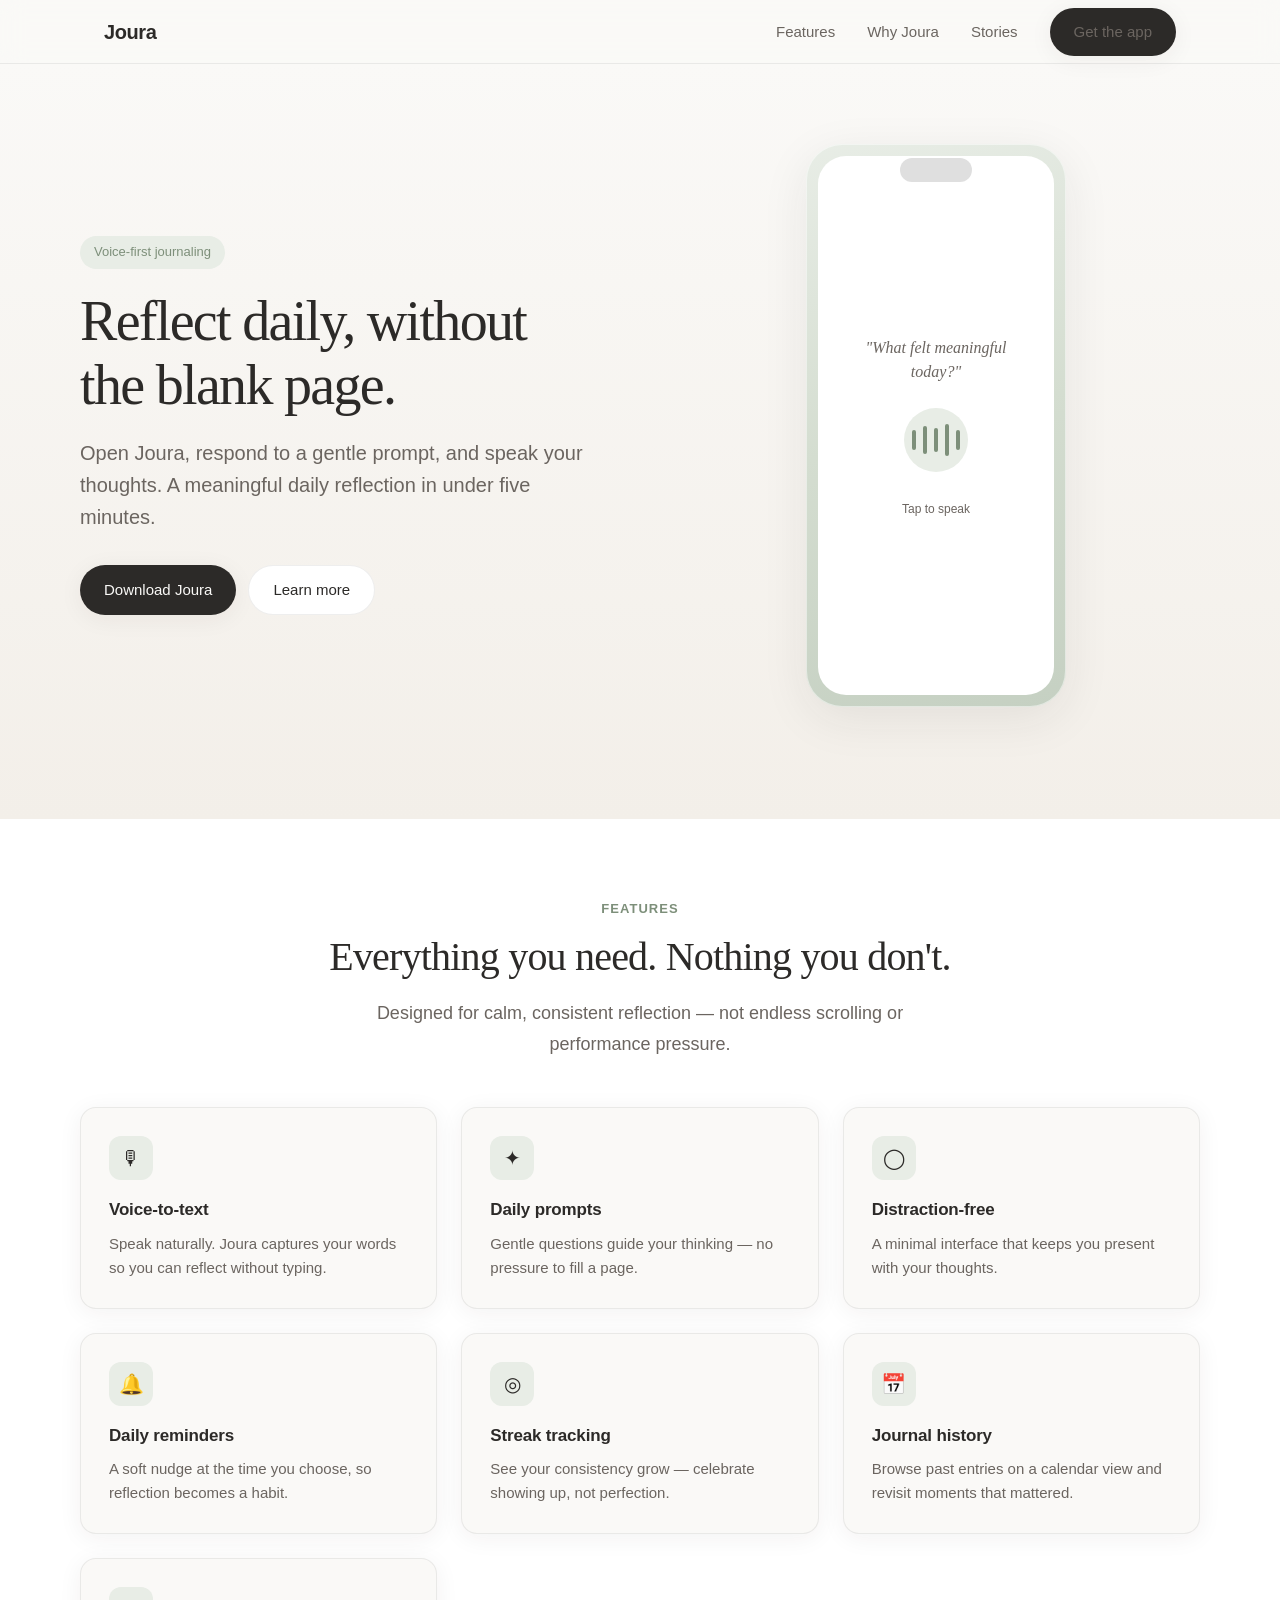
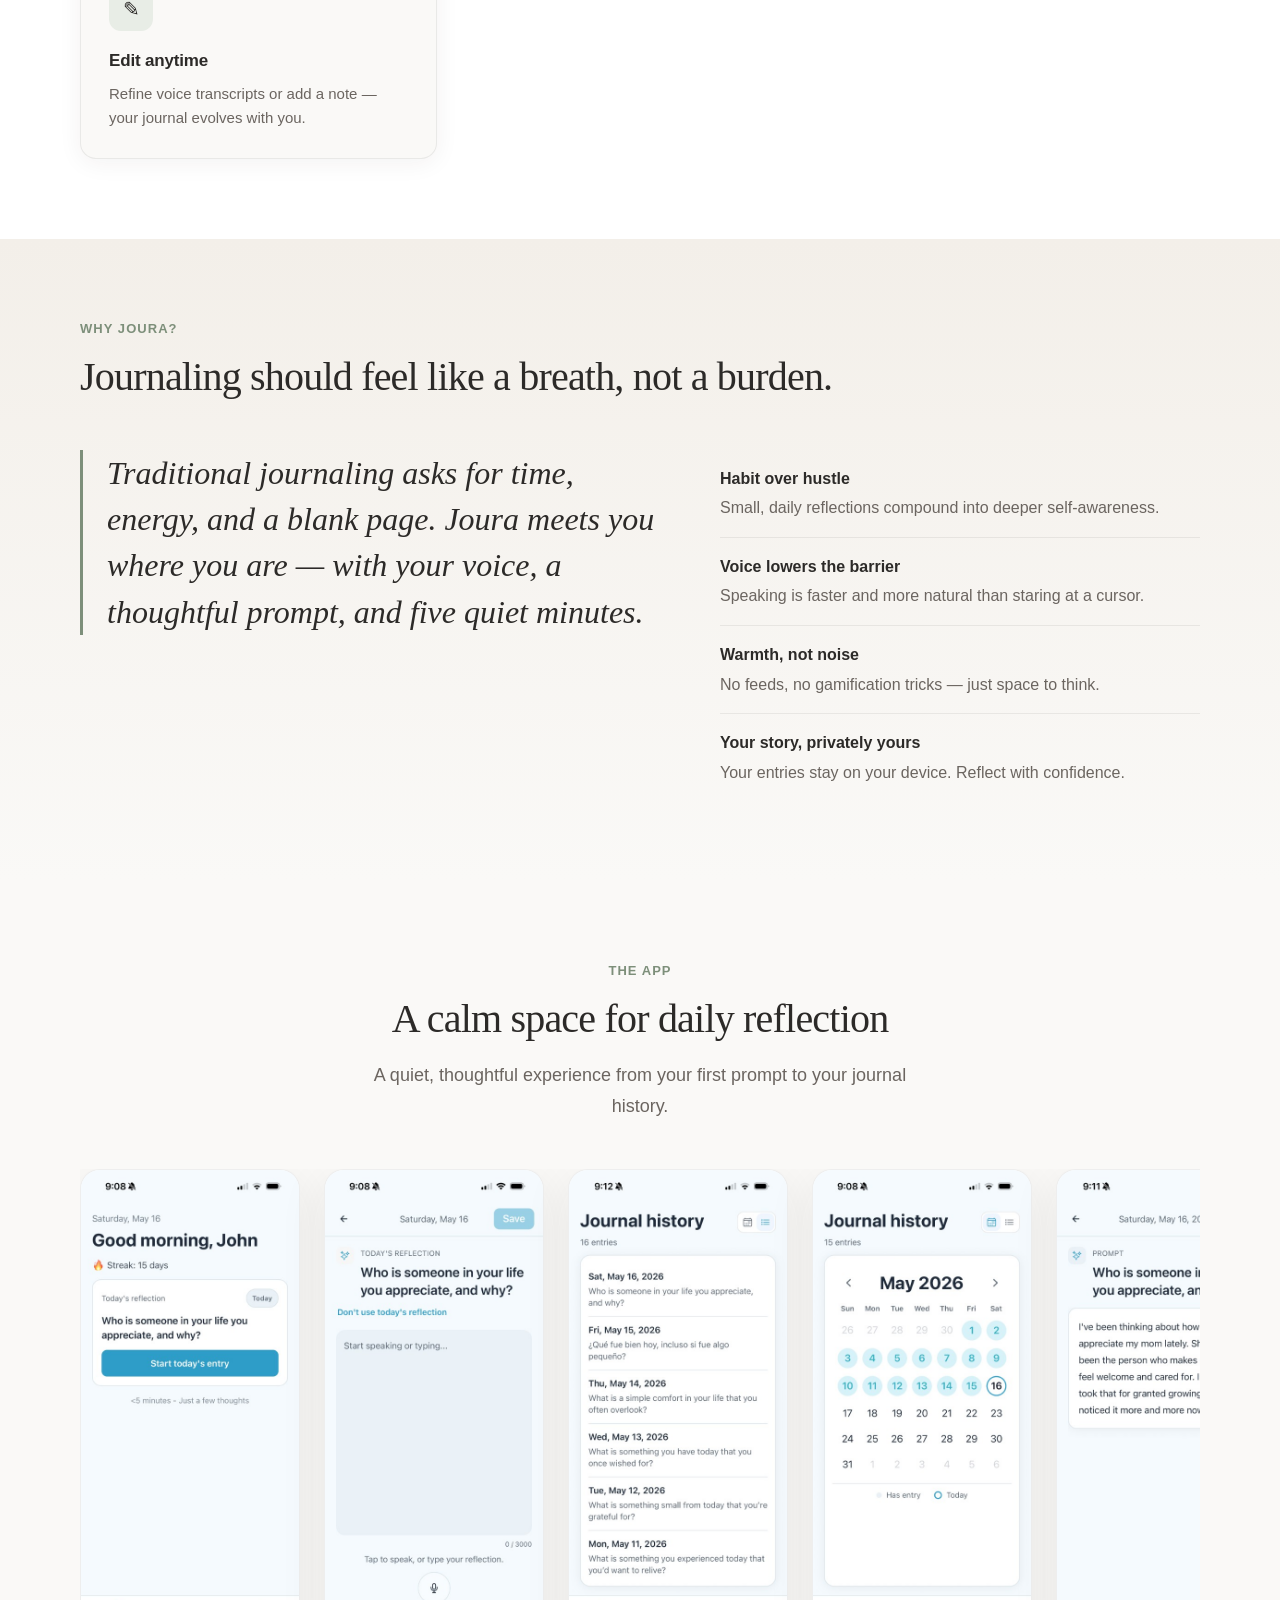
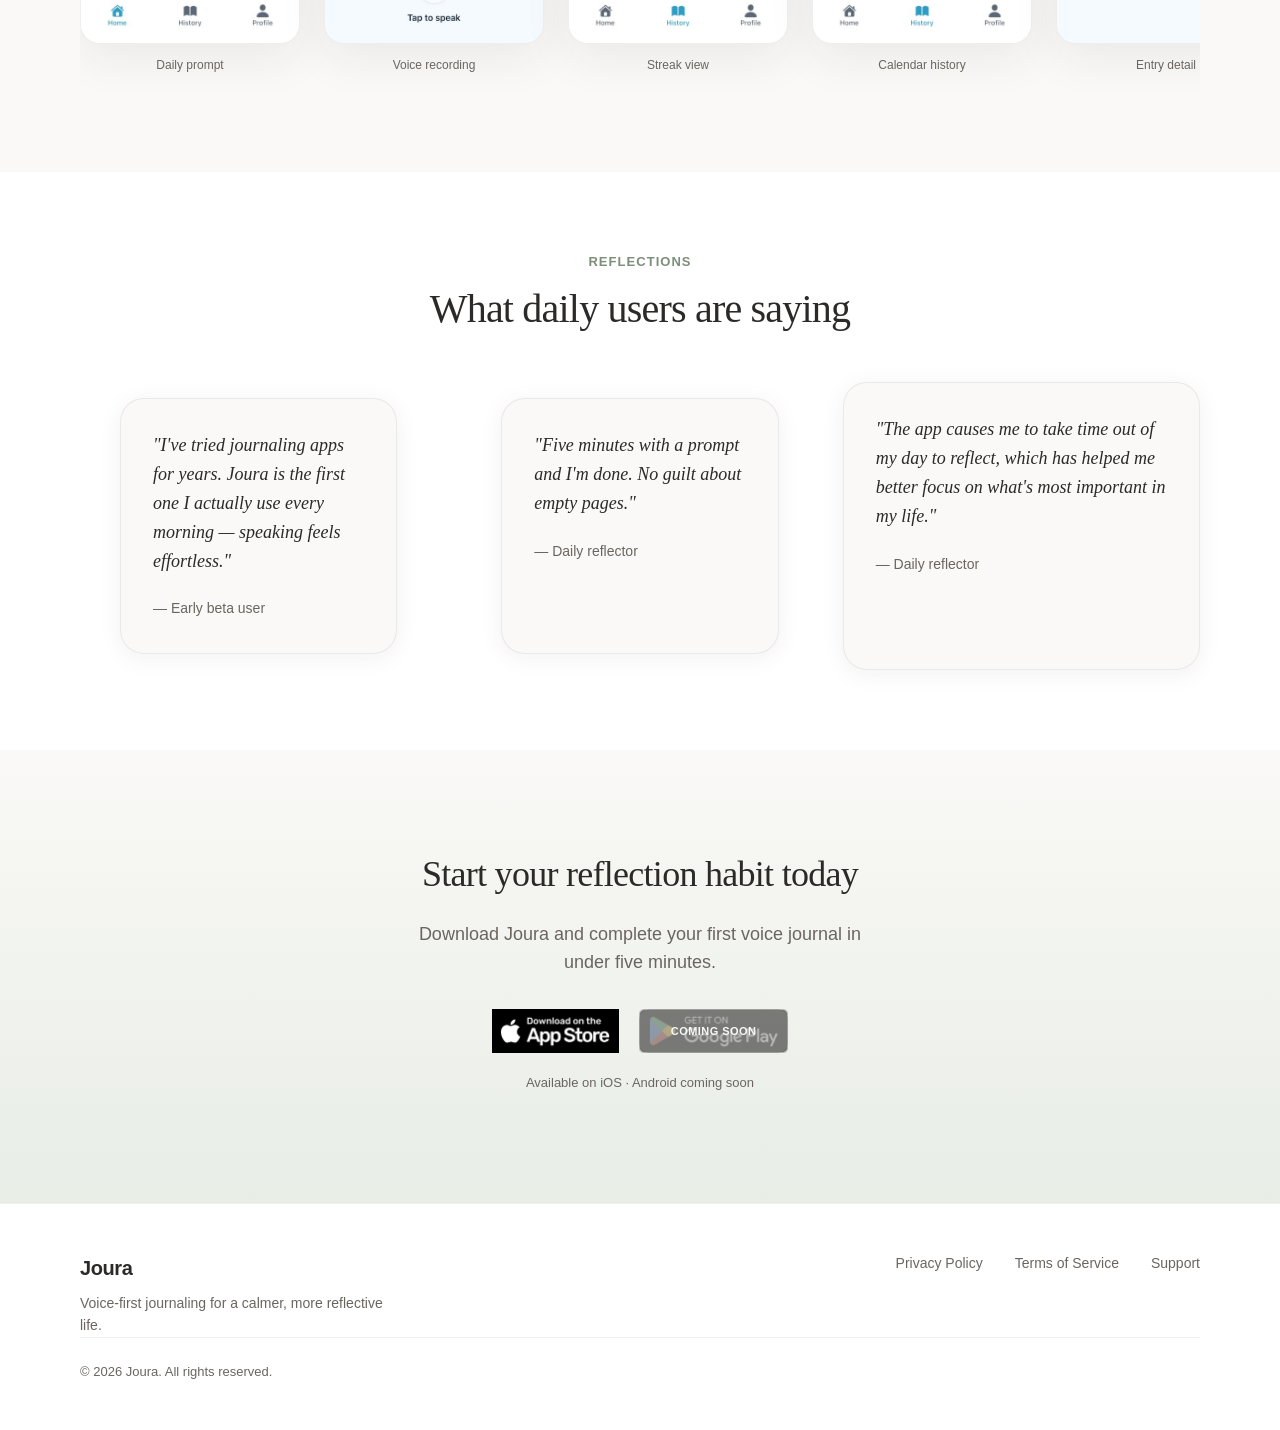
==== index.html @ fdea0037 "Website initial design" ====
<!DOCTYPE html>
<html lang="en">
<head>
  <meta charset="UTF-8">
  <meta name="viewport" content="width=device-width, initial-scale=1.0">
  <meta name="description" content="Joura is a voice-first journaling app that helps you build a daily habit of reflection in under five minutes.">
  <title>Joura — Voice-first journaling</title>
  <link rel="stylesheet" href="styles.css">
</head>
<body>
  <header class="site-header">
    <div class="site-header__inner">
      <a href="index.html" class="logo">Joura</a>
      <button class="nav-toggle" type="button" aria-expanded="false" aria-label="Open menu" aria-controls="site-nav">
        <svg viewBox="0 0 24 24" fill="none" stroke="currentColor" stroke-width="2" aria-hidden="true">
          <path d="M4 7h16M4 12h16M4 17h16"/>
        </svg>
      </button>
      <nav class="site-nav" id="site-nav" aria-label="Main">
        <a href="#features">Features</a>
        <a href="#philosophy">Why Joura</a>
        <a href="#testimonials">Stories</a>
        <a href="#download-stores" class="btn btn--primary js-scroll-download">Get the app</a>
      </nav>
    </div>
  </header>

  <main>
    <section class="hero" id="top">
      <div class="hero__inner">
        <div class="hero__content">
          <span class="hero__badge">Voice-first journaling</span>
          <h1 class="hero__title">Reflect daily, without the blank page.</h1>
          <p class="hero__subtitle">Open Joura, respond to a gentle prompt, and speak your thoughts. A meaningful daily reflection in under five minutes.</p>
          <div class="hero__actions">
            <a href="#download-stores" class="btn btn--primary js-scroll-download">Download Joura</a>
            <a href="#philosophy" class="btn btn--secondary">Learn more</a>
          </div>
        </div>
        <div class="hero__visual" aria-hidden="true">
          <div class="phone-mockup">
            <div class="phone-mockup__screen">
              <p class="phone-mockup__prompt">"What felt meaningful today?"</p>
              <div class="phone-mockup__wave">
                <span></span><span></span><span></span><span></span><span></span>
              </div>
              <p class="phone-mockup__hint">Tap to speak</p>
            </div>
          </div>
        </div>
      </div>
    </section>

    <section class="section features" id="features">
      <div class="container text-center">
        <span class="section-label">Features</span>
        <h2 class="section-title">Everything you need. Nothing you don't.</h2>
        <p class="section-lead">Designed for calm, consistent reflection — not endless scrolling or performance pressure.</p>
      </div>
      <div class="container">
        <div class="features__grid">
          <article class="feature-card">
            <div class="feature-card__icon" aria-hidden="true">🎙</div>
            <h3>Voice-to-text</h3>
            <p>Speak naturally. Joura captures your words so you can reflect without typing.</p>
          </article>
          <article class="feature-card">
            <div class="feature-card__icon" aria-hidden="true">✦</div>
            <h3>Daily prompts</h3>
            <p>Gentle questions guide your thinking — no pressure to fill a page.</p>
          </article>
          <article class="feature-card">
            <div class="feature-card__icon" aria-hidden="true">◯</div>
            <h3>Distraction-free</h3>
            <p>A minimal interface that keeps you present with your thoughts.</p>
          </article>
          <article class="feature-card">
            <div class="feature-card__icon" aria-hidden="true">🔔</div>
            <h3>Daily reminders</h3>
            <p>A soft nudge at the time you choose, so reflection becomes a habit.</p>
          </article>
          <article class="feature-card">
            <div class="feature-card__icon" aria-hidden="true">◎</div>
            <h3>Streak tracking</h3>
            <p>See your consistency grow — celebrate showing up, not perfection.</p>
          </article>
          <article class="feature-card">
            <div class="feature-card__icon" aria-hidden="true">📅</div>
            <h3>Journal history</h3>
            <p>Browse past entries on a calendar view and revisit moments that mattered.</p>
          </article>
          <article class="feature-card">
            <div class="feature-card__icon" aria-hidden="true">✎</div>
            <h3>Edit anytime</h3>
            <p>Refine voice transcripts or add a note — your journal evolves with you.</p>
          </article>
        </div>
      </div>
    </section>

    <section class="section philosophy" id="philosophy">
      <div class="container">
        <span class="section-label">Why Joura?</span>
        <h2 class="section-title">Journaling should feel like a breath, not a burden.</h2>
        <div class="philosophy__grid">
          <blockquote class="philosophy__quote">
            Traditional journaling asks for time, energy, and a blank page. Joura meets you where you are — with your voice, a thoughtful prompt, and five quiet minutes.
          </blockquote>
          <ul class="philosophy__points">
            <li>
              <strong>Habit over hustle</strong>
              Small, daily reflections compound into deeper self-awareness.
            </li>
            <li>
              <strong>Voice lowers the barrier</strong>
              Speaking is faster and more natural than staring at a cursor.
            </li>
            <li>
              <strong>Warmth, not noise</strong>
              No feeds, no gamification tricks — just space to think.
            </li>
            <li>
              <strong>Your story, privately yours</strong>
              Your entries stay on your device. Reflect with confidence.
            </li>
          </ul>
        </div>
      </div>
    </section>

    <section class="section screenshots" id="screenshots">
      <div class="container text-center">
        <span class="section-label">The app</span>
        <h2 class="section-title">A calm space for daily reflection</h2>
        <p class="section-lead">A quiet, thoughtful experience from your first prompt to your journal history.</p>
      </div>
      <div class="container">
        <div class="screenshots__row" role="list" aria-label="App screenshots">
          <figure class="screenshot-card" role="listitem">
            <img src="assets/screenshots/dailyPrompt.png" alt="Joura home screen with today's reflection prompt" width="472" height="1024" loading="lazy">
            <figcaption>Daily prompt</figcaption>
          </figure>
          <figure class="screenshot-card" role="listitem">
            <img src="assets/screenshots/voiceRecording.png" alt="Joura voice recording screen with microphone" width="472" height="1024" loading="lazy">
            <figcaption>Voice recording</figcaption>
          </figure>
          <figure class="screenshot-card" role="listitem">
            <img src="assets/screenshots/streakView.png" alt="Joura journal history list view" width="472" height="1024" loading="lazy">
            <figcaption>Streak view</figcaption>
          </figure>
          <figure class="screenshot-card" role="listitem">
            <img src="assets/screenshots/calendarHistory.png" alt="Joura calendar history with entries marked" width="472" height="1024" loading="lazy">
            <figcaption>Calendar history</figcaption>
          </figure>
          <figure class="screenshot-card" role="listitem">
            <img src="assets/screenshots/entryDetail.png" alt="Joura entry detail showing a completed reflection" width="472" height="1024" loading="lazy">
            <figcaption>Entry detail</figcaption>
          </figure>
        </div>
      </div>
    </section>

    <section class="section testimonials" id="testimonials">
      <div class="container text-center">
        <span class="section-label">Reflections</span>
        <h2 class="section-title">What daily users are saying</h2>
      </div>
      <div class="container">
        <div class="testimonials__grid">
          <figure class="quote-card">
            <blockquote>"I've tried journaling apps for years. Joura is the first one I actually use every morning — speaking feels effortless."</blockquote>
            <cite>— Early beta user</cite>
          </figure>
          <figure class="quote-card">
            <blockquote>"Five minutes with a prompt and I'm done. No guilt about empty pages."</blockquote>
            <cite>— Daily reflector</cite>
          </figure>
          <figure class="quote-card">
            <blockquote>"The app causes me to take time out of my day to reflect, which has helped me better focus on what's most important in my life."</blockquote>
            <cite>— Daily reflector</cite>
          </figure>
        </div>
      </div>
    </section>

    <section class="cta" id="download">
      <div class="container">
        <h2 class="cta__title">Start your reflection habit today</h2>
        <p class="cta__text">Download Joura and complete your first voice journal in under five minutes.</p>
        <div class="store-badges" id="download-stores">
          <a
            class="store-badge store-badge--apple"
            href="https://apps.apple.com/app/joura/id0000000000"
            target="_blank"
            rel="noopener noreferrer"
            data-app-store
          >
            <img
              src="assets/app-store-badge.png"
              alt="Download on the App Store"
              width="240"
              height="83"
            >
          </a>
          <div class="store-badge store-badge--google store-badge--soon" aria-label="Google Play — Coming soon">
            <img
              src="assets/google-play-badge.png"
              alt=""
              width="300"
              height="89"
              aria-hidden="true"
            >
            <span class="store-badge__soon">Coming soon</span>
          </div>
        </div>
        <p class="cta__note">Available on iOS · Android coming soon</p>
      </div>
    </section>
  </main>

  <footer class="site-footer">
    <div class="site-footer__inner">
      <div class="site-footer__brand">
        <a href="index.html" class="logo">Joura</a>
        <p class="site-footer__tagline">Voice-first journaling for a calmer, more reflective life.</p>
      </div>
      <nav class="site-footer__links" aria-label="Footer">
        <a href="privacy.html">Privacy Policy</a>
        <a href="terms.html">Terms of Service</a>
        <a href="support.html">Support</a>
      </nav>
    </div>
    <div class="container">
      <p class="site-footer__copy">&copy; 2026 Joura. All rights reserved.</p>
    </div>
  </footer>

  <script src="main.js"></script>
</body>
</html>
---- styles.css ----
/* Joura — calm, minimal landing page */

:root {
  --bg: #faf9f7;
  --bg-elevated: #ffffff;
  --text: #2c2a28;
  --text-muted: #6b6560;
  --accent: #7d8f7a;
  --accent-soft: #e8ede6;
  --earth: #a89585;
  --earth-light: #f3efe9;
  --border: rgba(44, 42, 40, 0.08);
  --shadow: 0 4px 24px rgba(44, 42, 40, 0.06);
  --shadow-lg: 0 12px 48px rgba(44, 42, 40, 0.08);
  --radius: 16px;
  --radius-lg: 24px;
  --font: -apple-system, BlinkMacSystemFont, "Segoe UI", Roboto, "Helvetica Neue", Arial, sans-serif;
  --font-display: "Georgia", "Times New Roman", serif;
  --max-width: 1120px;
  --header-height: 64px;
}

*,
*::before,
*::after {
  box-sizing: border-box;
}

html {
  scroll-behavior: smooth;
}

body {
  margin: 0;
  font-family: var(--font);
  font-size: 1rem;
  line-height: 1.6;
  color: var(--text);
  background: var(--bg);
  -webkit-font-smoothing: antialiased;
}

img {
  max-width: 100%;
  height: auto;
  display: block;
}

a {
  color: var(--accent);
  text-decoration: none;
  transition: color 0.2s ease;
}

a:hover {
  color: #5f6f5c;
}

/* Header */

.site-header {
  position: sticky;
  top: 0;
  z-index: 100;
  height: var(--header-height);
  background: rgba(250, 249, 247, 0.85);
  backdrop-filter: blur(12px);
  -webkit-backdrop-filter: blur(12px);
  border-bottom: 1px solid var(--border);
}

.site-header__inner {
  max-width: var(--max-width);
  margin: 0 auto;
  padding: 0 1.5rem;
  height: 100%;
  display: flex;
  align-items: center;
  justify-content: space-between;
}

.logo {
  font-size: 1.25rem;
  font-weight: 600;
  letter-spacing: -0.02em;
  color: var(--text);
}

.logo:hover {
  color: var(--text);
}

.nav-toggle {
  display: none;
  background: none;
  border: none;
  padding: 0.5rem;
  cursor: pointer;
  color: var(--text);
}

.nav-toggle svg {
  width: 24px;
  height: 24px;
}

.site-nav {
  display: flex;
  align-items: center;
  gap: 2rem;
}

.site-nav a {
  font-size: 0.9375rem;
  color: var(--text-muted);
}

.site-nav a:hover {
  color: var(--text);
}

.btn {
  display: inline-flex;
  align-items: center;
  justify-content: center;
  padding: 0.75rem 1.5rem;
  font-size: 0.9375rem;
  font-weight: 500;
  font-family: inherit;
  border-radius: 999px;
  border: none;
  cursor: pointer;
  transition: transform 0.2s ease, box-shadow 0.2s ease, background 0.2s ease;
}

.btn:active {
  transform: scale(0.98);
}

.btn--primary {
  background: var(--text);
  color: var(--bg);
  box-shadow: var(--shadow);
}

.btn--primary:hover {
  background: #3d3a37;
  color: var(--bg);
  box-shadow: var(--shadow-lg);
}

.btn--secondary {
  background: var(--bg-elevated);
  color: var(--text);
  border: 1px solid var(--border);
}

.btn--secondary:hover {
  background: var(--earth-light);
  color: var(--text);
}

/* Layout */

.section {
  padding: 5rem 1.5rem;
}

.section--tight {
  padding-top: 3rem;
  padding-bottom: 3rem;
}

.container {
  max-width: var(--max-width);
  margin: 0 auto;
}

.section-label {
  display: block;
  font-size: 0.8125rem;
  font-weight: 600;
  letter-spacing: 0.08em;
  text-transform: uppercase;
  color: var(--accent);
  margin-bottom: 0.75rem;
}

.section-title {
  font-family: var(--font-display);
  font-size: clamp(1.75rem, 4vw, 2.5rem);
  font-weight: 400;
  line-height: 1.25;
  letter-spacing: -0.02em;
  margin: 0 0 1rem;
  color: var(--text);
}

.section-lead {
  font-size: 1.125rem;
  color: var(--text-muted);
  max-width: 36rem;
  margin: 0;
  line-height: 1.7;
}

.text-center {
  text-align: center;
}

.text-center .section-lead {
  margin-left: auto;
  margin-right: auto;
}

/* Hero */

.hero {
  padding: 4rem 1.5rem 6rem;
  background: linear-gradient(180deg, var(--bg) 0%, var(--earth-light) 100%);
}

.hero__inner {
  max-width: var(--max-width);
  margin: 0 auto;
  display: grid;
  gap: 3rem;
  align-items: center;
}

.hero__content {
  max-width: 32rem;
}

.hero__badge {
  display: inline-block;
  font-size: 0.8125rem;
  font-weight: 500;
  color: var(--accent);
  background: var(--accent-soft);
  padding: 0.375rem 0.875rem;
  border-radius: 999px;
  margin-bottom: 1.25rem;
}

.hero__title {
  font-family: var(--font-display);
  font-size: clamp(2.25rem, 6vw, 3.5rem);
  font-weight: 400;
  line-height: 1.15;
  letter-spacing: -0.03em;
  margin: 0 0 1.25rem;
  color: var(--text);
}

.hero__subtitle {
  font-size: 1.25rem;
  line-height: 1.6;
  color: var(--text-muted);
  margin: 0 0 2rem;
}

.hero__actions {
  display: flex;
  flex-wrap: wrap;
  gap: 0.75rem;
}

.hero__visual {
  display: flex;
  justify-content: center;
}

.phone-mockup {
  width: 260px;
  aspect-ratio: 9 / 19.5;
  background: linear-gradient(165deg, #e8ede6 0%, #d4ddd0 50%, #c5d0c2 100%);
  border-radius: 36px;
  box-shadow: var(--shadow-lg), inset 0 0 0 1px rgba(255, 255, 255, 0.5);
  padding: 12px;
  position: relative;
}

.phone-mockup::before {
  content: "";
  position: absolute;
  top: 14px;
  left: 50%;
  transform: translateX(-50%);
  width: 72px;
  height: 24px;
  background: var(--text);
  border-radius: 12px;
  opacity: 0.15;
}

.phone-mockup__screen {
  width: 100%;
  height: 100%;
  background: var(--bg-elevated);
  border-radius: 28px;
  display: flex;
  flex-direction: column;
  align-items: center;
  justify-content: center;
  padding: 2rem 1.5rem;
  text-align: center;
}

.phone-mockup__prompt {
  font-family: var(--font-display);
  font-size: 1rem;
  font-style: italic;
  color: var(--text-muted);
  margin-bottom: 1.5rem;
  line-height: 1.5;
}

.phone-mockup__wave {
  width: 64px;
  height: 64px;
  border-radius: 50%;
  background: var(--accent-soft);
  display: flex;
  align-items: center;
  justify-content: center;
  gap: 3px;
  margin-bottom: 1rem;
}

.phone-mockup__wave span {
  display: block;
  width: 4px;
  height: 20px;
  background: var(--accent);
  border-radius: 2px;
  margin: 0 2px;
  animation: pulse 1.2s ease-in-out infinite;
}

.phone-mockup__wave span:nth-child(2) { animation-delay: 0.15s; height: 28px; }
.phone-mockup__wave span:nth-child(3) { animation-delay: 0.3s; height: 24px; }
.phone-mockup__wave span:nth-child(4) { animation-delay: 0.45s; height: 32px; }
.phone-mockup__wave span:nth-child(5) { animation-delay: 0.6s; height: 20px; }

@keyframes pulse {
  0%, 100% { transform: scaleY(0.6); opacity: 0.6; }
  50% { transform: scaleY(1); opacity: 1; }
}

.phone-mockup__hint {
  font-size: 0.75rem;
  color: var(--text-muted);
}

/* Features */

.features {
  background: var(--bg-elevated);
}

.features__grid {
  display: grid;
  gap: 1.5rem;
  margin-top: 3rem;
}

.feature-card {
  background: var(--bg);
  border: 1px solid var(--border);
  border-radius: var(--radius);
  padding: 1.75rem;
  box-shadow: var(--shadow);
  transition: box-shadow 0.2s ease, transform 0.2s ease;
}

.feature-card:hover {
  box-shadow: var(--shadow-lg);
  transform: translateY(-2px);
}

.feature-card__icon {
  width: 44px;
  height: 44px;
  border-radius: 12px;
  background: var(--accent-soft);
  display: flex;
  align-items: center;
  justify-content: center;
  font-size: 1.25rem;
  margin-bottom: 1rem;
}

.feature-card h3 {
  font-size: 1.0625rem;
  font-weight: 600;
  margin: 0 0 0.5rem;
  letter-spacing: -0.01em;
}

.feature-card p {
  font-size: 0.9375rem;
  color: var(--text-muted);
  margin: 0;
  line-height: 1.6;
}

/* Philosophy */

.philosophy {
  background: linear-gradient(180deg, var(--earth-light) 0%, var(--bg) 100%);
}

.philosophy__grid {
  display: grid;
  gap: 2.5rem;
  margin-top: 3rem;
  align-items: start;
}

.philosophy__quote {
  font-family: var(--font-display);
  font-size: clamp(1.5rem, 3vw, 2rem);
  font-style: italic;
  line-height: 1.45;
  color: var(--text);
  margin: 0;
  padding-left: 1.5rem;
  border-left: 3px solid var(--accent);
}

.philosophy__points {
  list-style: none;
  padding: 0;
  margin: 0;
}

.philosophy__points li {
  padding: 1rem 0;
  border-bottom: 1px solid var(--border);
  font-size: 1rem;
  color: var(--text-muted);
}

.philosophy__points li:last-child {
  border-bottom: none;
}

.philosophy__points strong {
  display: block;
  color: var(--text);
  font-weight: 600;
  margin-bottom: 0.25rem;
}

/* Screenshots */

.screenshots__row {
  display: flex;
  gap: 1.5rem;
  margin-top: 3rem;
  overflow-x: auto;
  padding-bottom: 1rem;
  scroll-snap-type: x mandatory;
  -webkit-overflow-scrolling: touch;
}

.screenshot-card {
  flex: 0 0 200px;
  scroll-snap-align: center;
  margin: 0;
  display: flex;
  flex-direction: column;
  align-items: center;
  gap: 0.75rem;
}

.screenshot-card img {
  width: 200px;
  height: auto;
  border-radius: 20px;
  box-shadow: var(--shadow-lg);
  border: 1px solid var(--border);
  background: var(--bg-elevated);
}

.screenshot-card figcaption {
  font-size: 0.75rem;
  font-weight: 500;
  color: var(--text-muted);
  text-align: center;
}

@media (min-width: 768px) {
  .screenshot-card {
    flex: 0 0 220px;
  }

  .screenshot-card img {
    width: 220px;
  }
}

/* Testimonials */

.testimonials {
  background: var(--bg-elevated);
}

.testimonials__grid {
  display: grid;
  gap: 1.5rem;
  margin-top: 3rem;
}

.quote-card {
  background: var(--bg);
  border-radius: var(--radius-lg);
  padding: 2rem;
  border: 1px solid var(--border);
  box-shadow: var(--shadow);
}

.quote-card blockquote {
  font-family: var(--font-display);
  font-size: 1.125rem;
  font-style: italic;
  line-height: 1.6;
  margin: 0 0 1.25rem;
  color: var(--text);
}

.quote-card cite {
  font-size: 0.875rem;
  font-style: normal;
  color: var(--text-muted);
}

/* CTA */

.cta {
  text-align: center;
  padding: 6rem 1.5rem;
  background: linear-gradient(180deg, var(--bg) 0%, var(--accent-soft) 100%);
  scroll-margin-top: var(--header-height);
}

#download-stores {
  scroll-margin-top: calc(var(--header-height) + 1rem);
}

.store-badges {
  display: flex;
  flex-wrap: wrap;
  align-items: center;
  justify-content: center;
  gap: 1rem 1.25rem;
  margin: 0 auto;
}

.store-badge {
  display: block;
  line-height: 0;
  border-radius: 10px;
  transition: transform 0.2s ease, opacity 0.2s ease;
}

.store-badge:hover {
  transform: scale(1.03);
}

.store-badge--apple img {
  height: 44px;
  width: auto;
  display: block;
}

/* Google badge has more pixels; can scale slightly larger while staying sharp */
.store-badge--google img {
  height: 44px;
  width: auto;
  display: block;
}

.store-badge--soon {
  position: relative;
  cursor: not-allowed;
  opacity: 0.55;
}

.store-badge--soon:hover {
  transform: none;
}

.store-badge--soon img {
  filter: grayscale(0.35);
}

.store-badge__soon {
  position: absolute;
  inset: 0;
  display: flex;
  align-items: center;
  justify-content: center;
  font-size: 0.6875rem;
  font-weight: 600;
  letter-spacing: 0.04em;
  text-transform: uppercase;
  color: #fff;
  background: rgba(44, 42, 40, 0.55);
  border-radius: 10px;
}

.cta__title {
  font-family: var(--font-display);
  font-size: clamp(1.75rem, 4vw, 2.25rem);
  font-weight: 400;
  margin: 0 0 1rem;
  letter-spacing: -0.02em;
}

.cta__text {
  font-size: 1.125rem;
  color: var(--text-muted);
  max-width: 28rem;
  margin: 0 auto 2rem;
  line-height: 1.6;
}

.cta__note {
  font-size: 0.8125rem;
  color: var(--text-muted);
  margin-top: 1.25rem;
}

/* Footer */

.site-footer {
  padding: 3rem 1.5rem;
  border-top: 1px solid var(--border);
  background: var(--bg-elevated);
}

.site-footer__inner {
  max-width: var(--max-width);
  margin: 0 auto;
  display: flex;
  flex-direction: column;
  gap: 2rem;
}

.site-footer__brand .logo {
  margin-bottom: 0.5rem;
  display: inline-block;
}

.site-footer__tagline {
  font-size: 0.875rem;
  color: var(--text-muted);
  margin: 0;
  max-width: 20rem;
}

.site-footer__links {
  display: flex;
  flex-wrap: wrap;
  gap: 1.5rem 2rem;
}

.site-footer__links a {
  font-size: 0.875rem;
  color: var(--text-muted);
}

.site-footer__links a:hover {
  color: var(--text);
}

.site-footer__copy {
  font-size: 0.8125rem;
  color: var(--text-muted);
  margin: 0;
  padding-top: 1.5rem;
  border-top: 1px solid var(--border);
}

/* Legal / Support pages */

.page-legal {
  padding: 3rem 1.5rem 5rem;
  min-height: calc(100vh - var(--header-height));
}

.page-legal .container {
  max-width: 40rem;
}

.page-legal h1 {
  font-family: var(--font-display);
  font-size: 2rem;
  font-weight: 400;
  margin: 0 0 0.5rem;
  letter-spacing: -0.02em;
}

.page-legal .updated {
  font-size: 0.875rem;
  color: var(--text-muted);
  margin-bottom: 2.5rem;
}

.page-legal h2 {
  font-size: 1.125rem;
  font-weight: 600;
  margin: 2rem 0 0.75rem;
}

.page-legal p,
.page-legal li {
  color: var(--text-muted);
  line-height: 1.7;
}

.page-legal ul {
  padding-left: 1.25rem;
}

.page-legal a {
  word-break: break-word;
}

.support-card {
  background: var(--bg-elevated);
  border: 1px solid var(--border);
  border-radius: var(--radius);
  padding: 1.75rem;
  margin-top: 2rem;
  box-shadow: var(--shadow);
}

.support-card h2 {
  margin-top: 0;
}

.support-card p:last-child {
  margin-bottom: 0;
}

/* Responsive */

@media (min-width: 640px) {
  .features__grid {
    grid-template-columns: repeat(2, 1fr);
  }

  .testimonials__grid {
    grid-template-columns: repeat(2, 1fr);
  }

  .testimonials__grid .quote-card:last-child {
    grid-column: 1 / -1;
    max-width: 32rem;
    margin: 0 auto;
    width: 100%;
  }
}

@media (min-width: 768px) {
  .hero__inner {
    grid-template-columns: 1fr 1fr;
    gap: 4rem;
  }

  .hero {
    padding: 5rem 1.5rem 7rem;
  }

  .philosophy__grid {
    grid-template-columns: 1.2fr 1fr;
    gap: 4rem;
  }

  .features__grid {
    grid-template-columns: repeat(3, 1fr);
  }

  .site-footer__inner {
    flex-direction: row;
    justify-content: space-between;
    align-items: flex-start;
  }
}

@media (min-width: 1024px) {
  .testimonials__grid {
    grid-template-columns: repeat(3, 1fr);
  }

  .testimonials__grid .quote-card:last-child {
    grid-column: auto;
    max-width: none;
    margin: 0;
  }
}

/* Simple header (legal / support pages) */

.site-header--simple .nav-toggle {
  display: none;
}

.site-nav--inline {
  position: static;
  transform: none;
  opacity: 1;
  visibility: visible;
  flex-direction: row;
  padding: 0;
  border: none;
  box-shadow: none;
  background: transparent;
  gap: 1.5rem;
}

.site-nav--inline a {
  border: none;
  padding: 0;
  background: none !important;
  color: var(--text-muted);
  border-radius: 0;
}

.site-nav--inline a:hover {
  color: var(--text);
}

@media (max-width: 767px) {
  .nav-toggle {
    display: flex;
  }

  .site-header--simple .site-nav--inline {
    display: flex;
  }

  .site-nav:not(.site-nav--inline) {
    position: fixed;
    top: var(--header-height);
    left: 0;
    right: 0;
    background: var(--bg-elevated);
    flex-direction: column;
    align-items: stretch;
    padding: 1rem 1.5rem 1.5rem;
    gap: 0;
    border-bottom: 1px solid var(--border);
    box-shadow: var(--shadow-lg);
    transform: translateY(-100%);
    opacity: 0;
    visibility: hidden;
    transition: transform 0.25s ease, opacity 0.25s ease, visibility 0.25s;
  }

  .site-nav:not(.site-nav--inline).is-open {
    transform: translateY(0);
    opacity: 1;
    visibility: visible;
  }

  .site-nav:not(.site-nav--inline) a {
    padding: 0.875rem 0;
    border-bottom: 1px solid var(--border);
  }

  .site-nav:not(.site-nav--inline) a:last-child {
    border-bottom: none;
    margin-top: 0.5rem;
    text-align: center;
    background: var(--text);
    color: var(--bg);
    border-radius: 999px;
    padding: 0.75rem;
  }

  .site-nav:not(.site-nav--inline) a:last-child:hover {
    color: var(--bg);
    background: #3d3a37;
  }

  .site-header .btn--primary {
    display: none;
  }
}
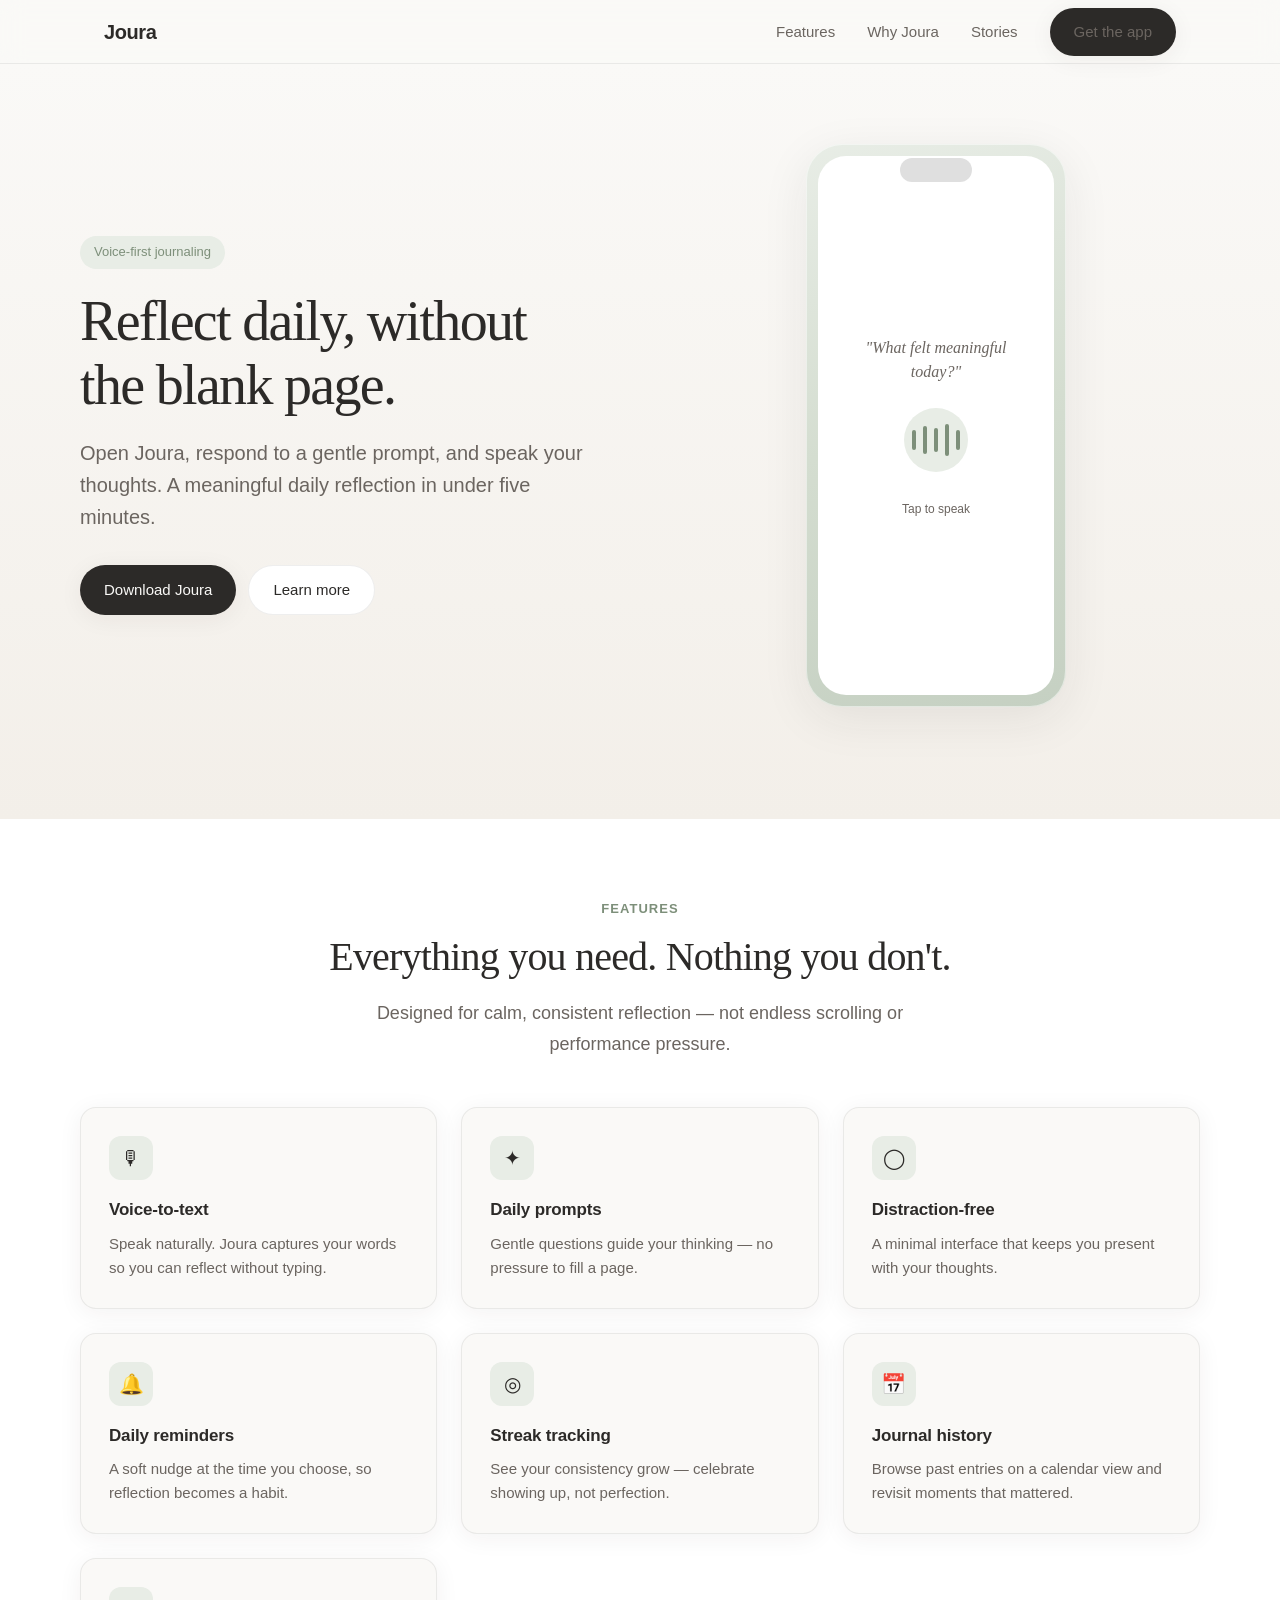
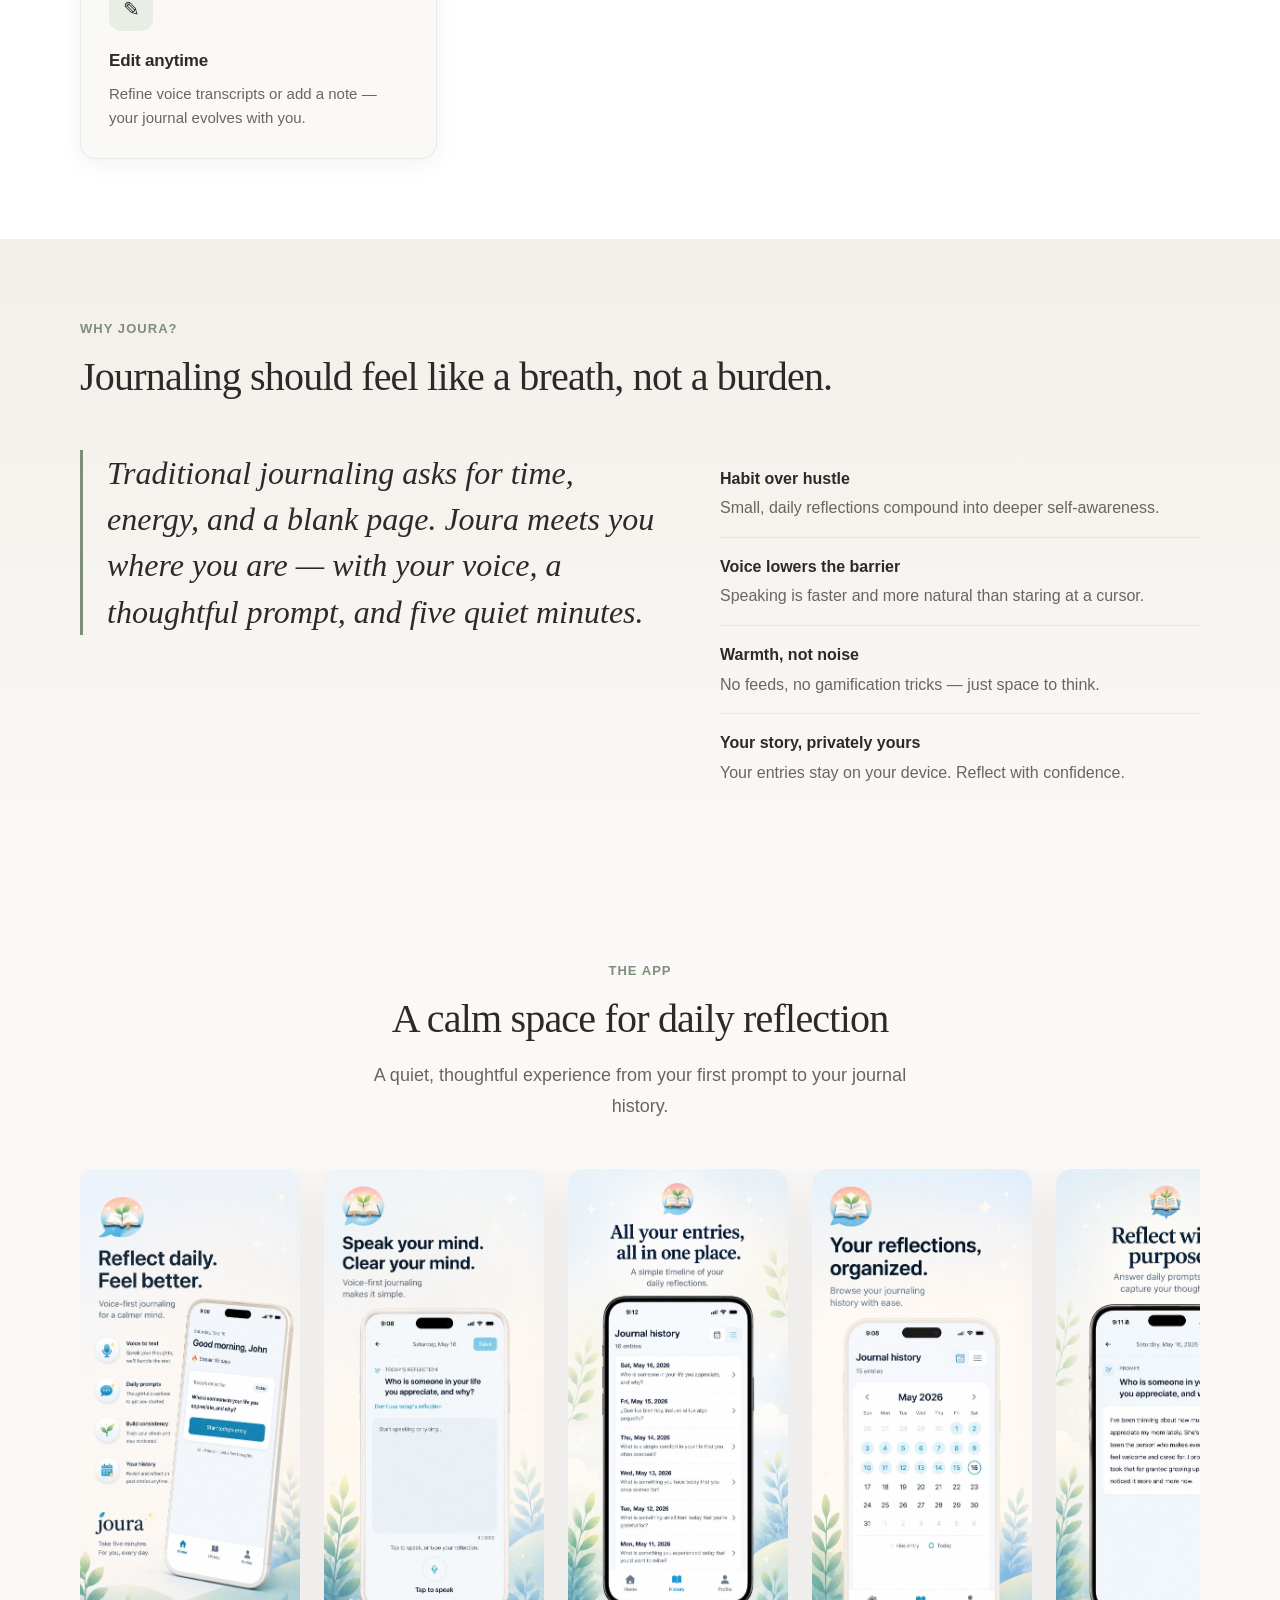
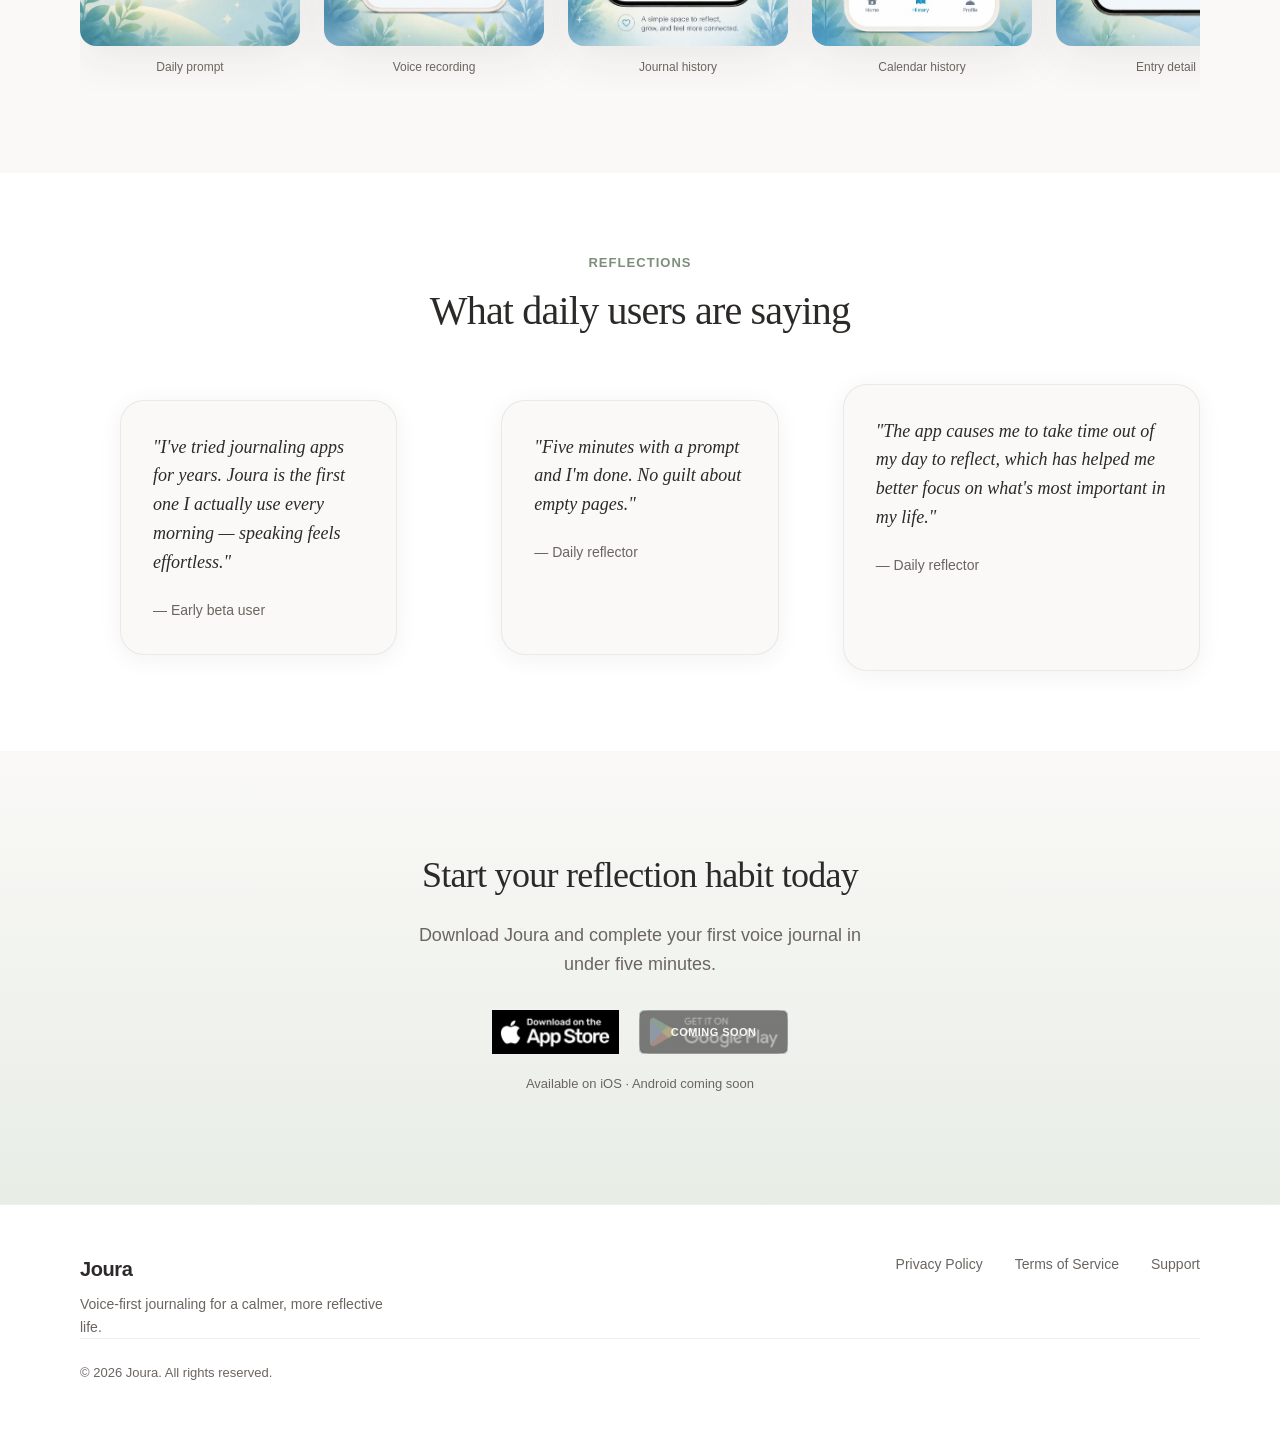
==== commit fb95267d: "Updated all the screen shots" ====
--- a/index.html
+++ b/index.html
@@ -1,6 +1,15 @@
 <!DOCTYPE html>
 <html lang="en">
 <head>
+  <!-- Google tag (gtag.js) -->
+<script async src="https://www.googletagmanager.com/gtag/js?id=G-WYW7XM0TDV"></script>
+<script>
+  window.dataLayer = window.dataLayer || [];
+  function gtag(){dataLayer.push(arguments);}
+  gtag('js', new Date());
+
+  gtag('config', 'G-WYW7XM0TDV');
+</script>
   <meta charset="UTF-8">
   <meta name="viewport" content="width=device-width, initial-scale=1.0">
   <meta name="description" content="Joura is a voice-first journaling app that helps you build a daily habit of reflection in under five minutes.">
@@ -137,23 +146,23 @@
       <div class="container">
         <div class="screenshots__row" role="list" aria-label="App screenshots">
           <figure class="screenshot-card" role="listitem">
-            <img src="assets/screenshots/dailyPrompt.png" alt="Joura home screen with today's reflection prompt" width="472" height="1024" loading="lazy">
+            <img src="assets/screenshots/dailyPrompt.png" alt="Joura daily prompts and home screen" width="473" height="1024" loading="lazy">
             <figcaption>Daily prompt</figcaption>
           </figure>
           <figure class="screenshot-card" role="listitem">
-            <img src="assets/screenshots/voiceRecording.png" alt="Joura voice recording screen with microphone" width="472" height="1024" loading="lazy">
+            <img src="assets/screenshots/voiceRecording.png" alt="Joura voice-first journaling — speak your thoughts" width="473" height="1024" loading="lazy">
             <figcaption>Voice recording</figcaption>
           </figure>
           <figure class="screenshot-card" role="listitem">
-            <img src="assets/screenshots/streakView.png" alt="Joura journal history list view" width="472" height="1024" loading="lazy">
-            <figcaption>Streak view</figcaption>
-          </figure>
-          <figure class="screenshot-card" role="listitem">
-            <img src="assets/screenshots/calendarHistory.png" alt="Joura calendar history with entries marked" width="472" height="1024" loading="lazy">
+            <img src="assets/screenshots/streakView.png" alt="Joura journal history timeline" width="473" height="1024" loading="lazy">
+            <figcaption>Journal history</figcaption>
+          </figure>
+          <figure class="screenshot-card" role="listitem">
+            <img src="assets/screenshots/calendarHistory.png" alt="Joura calendar view of your reflections" width="473" height="1024" loading="lazy">
             <figcaption>Calendar history</figcaption>
           </figure>
           <figure class="screenshot-card" role="listitem">
-            <img src="assets/screenshots/entryDetail.png" alt="Joura entry detail showing a completed reflection" width="472" height="1024" loading="lazy">
+            <img src="assets/screenshots/entryDetail.png" alt="Joura entry detail with daily reflection" width="473" height="1024" loading="lazy">
             <figcaption>Entry detail</figcaption>
           </figure>
         </div>
--- a/styles.css
+++ b/styles.css
@@ -478,10 +478,9 @@
 .screenshot-card img {
   width: 200px;
   height: auto;
-  border-radius: 20px;
+  border-radius: 16px;
   box-shadow: var(--shadow-lg);
-  border: 1px solid var(--border);
-  background: var(--bg-elevated);
+  display: block;
 }
 
 .screenshot-card figcaption {
